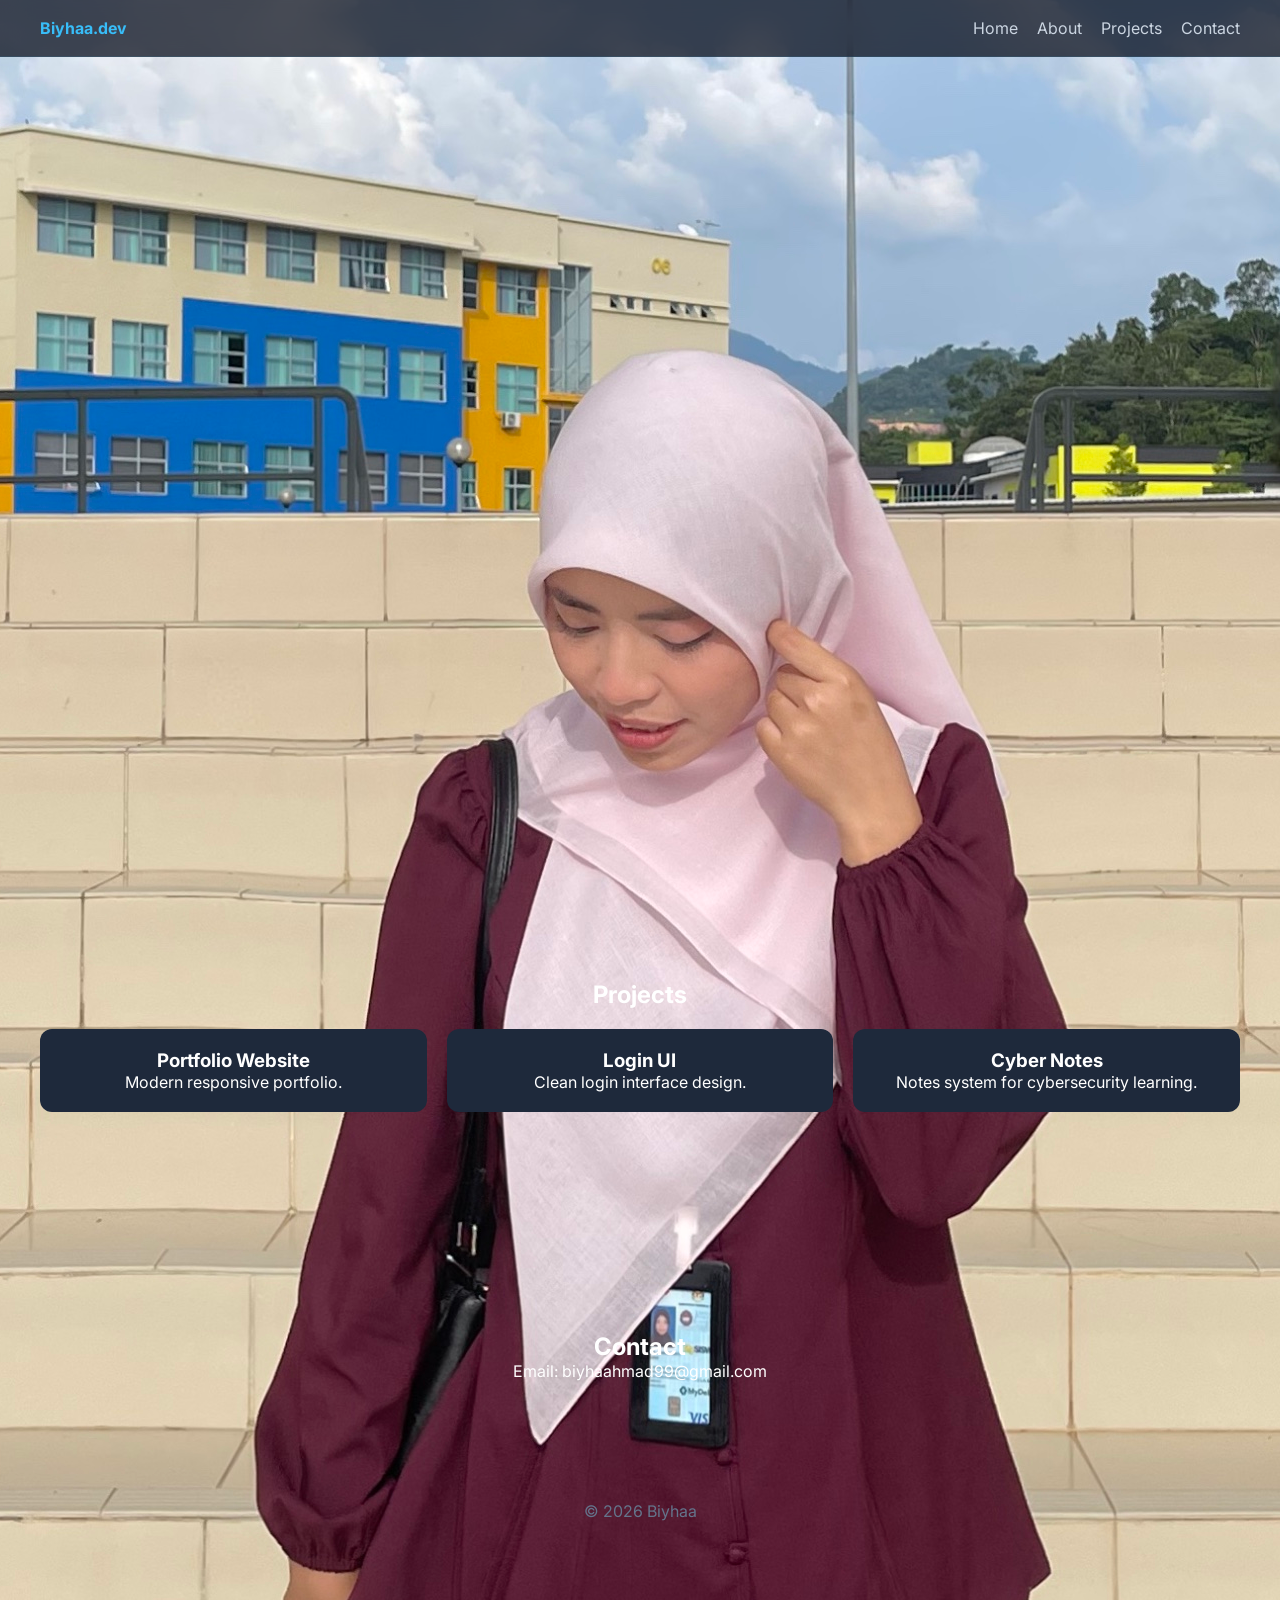
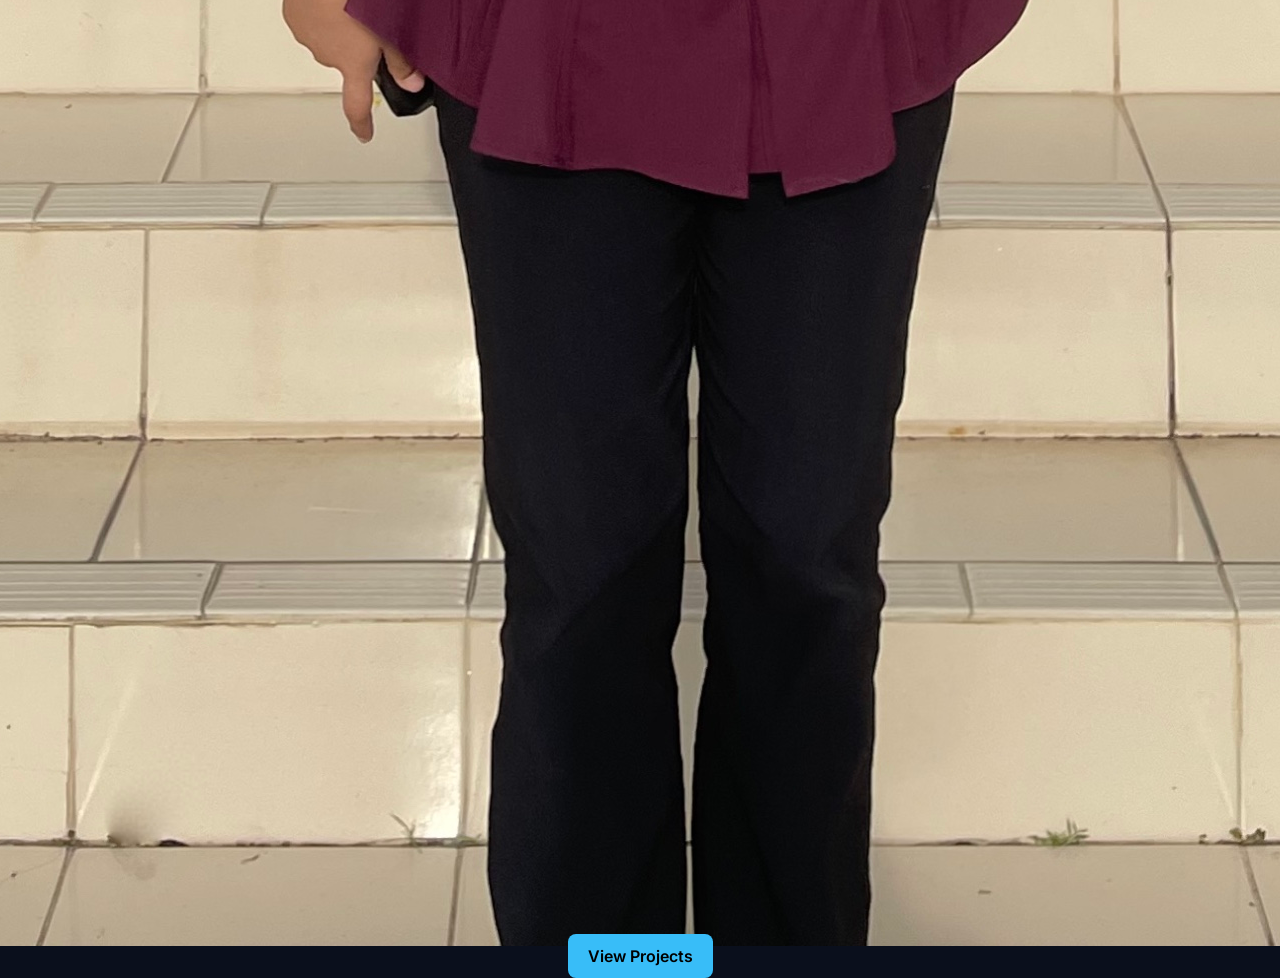
==== index.html @ 5fb0c5d5 "Update index.html" ====
<!DOCTYPE html>
<html lang="en">
<head>
<meta charset="UTF-8">
<meta name="viewport" content="width=device-width, initial-scale=1.0">
<title>Biyhaa | Portfolio</title>

<link rel="stylesheet" href="style.css">
<link href="https://fonts.googleapis.com/css2?family=Inter:wght@300;400;600;700&display=swap" rel="stylesheet">
</head>

<body>

<header class="navbar">
    <div class="logo">Biyhaa.dev</div>
    <nav>
        <a href="index.html">Home</a>
        <a href="about.html">About</a>
        <a href="#projects">Projects</a>
        <a href="#contact">Contact</a>
    </nav>
</header>

<section class="hero" id="home">
    <h1>Hi, I'm Biyhaa 👋</h1>

    <h2 class="typing">I am a <span id="typed"></span></h2>

    <p>IT Student • Cybersecurity Enthusiast • Developer</p>

    <!-- 👇 IMAGE ADDED HERE -->
    <img src="IMG_8706.jpeg" alt="Biyhaa Profile Image" class="profile-img">

    <div class="hero-buttons">
        <a href="#projects" class="btn">View Projects</a>
    </div>
</section>

<section class="section" id="projects">
    <h2>Projects</h2>

    <div class="grid">
        <div class="card">
            <h3>Portfolio Website</h3>
            <p>Modern responsive portfolio.</p>
        </div>

        <div class="card">
            <h3>Login UI</h3>
            <p>Clean login interface design.</p>
        </div>

        <div class="card">
            <h3>Cyber Notes</h3>
            <p>Notes system for cybersecurity learning.</p>
        </div>
    </div>
</section>

<section class="section dark" id="contact">
    <h2>Contact</h2>
    <p>Email: biyhaahmad99@gmail.com</p>
</section>

<footer>
    <p>© 2026 Biyhaa</p>
</footer>

<!-- Typing Effect -->
<script>
const words = ["Developer", "Cybersecurity Learner", "IT Student"];
let i = 0, j = 0, isDeleting = false;

function type() {
    let display = document.getElementById("typed");
    let word = words[i];

    if (!isDeleting) {
        display.textContent = word.substring(0, j++);
        if (j > word.length) {
            isDeleting = true;
            setTimeout(type, 1000);
            return;
        }
    } else {
        display.textContent = word.substring(0, j--);
        if (j === 0) {
            isDeleting = false;
            i = (i + 1) % words.length;
        }
    }

    setTimeout(type, isDeleting ? 60 : 120);
}

type();
</script>

</body>
</html>
---- style.css ----
/* RESET */
* {
    margin: 0;
    padding: 0;
    box-sizing: border-box;
    font-family: "Inter", sans-serif;
}

html {
    scroll-behavior: smooth;
}

body {
    background: #0a0f1c;
    color: white;
    padding-top: 70px;
}

/* NAV */
.navbar {
    position: fixed;
    top: 0;
    width: 100%;
    display: flex;
    justify-content: space-between;
    padding: 18px 40px;
    background: rgba(10, 15, 28, 0.8);
    backdrop-filter: blur(12px);
}

.logo {
    color: #38bdf8;
    font-weight: 700;
}

nav a {
    margin-left: 15px;
    color: #cbd5e1;
    text-decoration: none;
}

nav a:hover {
    color: #38bdf8;
}

/* HERO */
.hero {
    height: 90vh;
    display: flex;
    flex-direction: column;
    justify-content: center;
    align-items: center;
    text-align: center;
}

.hero h1 {
    font-size: 50px;
}

.typing {
    color: #38bdf8;
    margin: 10px 0;
}

/* BUTTON */
.btn {
    padding: 12px 20px;
    background: #38bdf8;
    color: black;
    border-radius: 8px;
    text-decoration: none;
    font-weight: 600;
}

/* SECTIONS */
.section {
    padding: 80px 20px;
    text-align: center;
}

.section.dark {
    background: #111827;
}

/* GRID */
.grid {
    display: grid;
    grid-template-columns: repeat(auto-fit, minmax(250px, 1fr));
    gap: 20px;
    padding: 20px;
}

/* CARDS */
.card {
    background: #1e293b;
    padding: 20px;
    border-radius: 12px;
    transition: 0.3s;
}

.card:hover {
    transform: translateY(-8px);
}

/* PROFILE */
.profile-container {
    margin: 20px 0;
}

.profile-pic {
    width: 160px;
    height: 160px;
    border-radius: 50%;
    object-fit: cover;
    border: 3px solid #38bdf8;
    box-shadow: 0 0 20px rgba(56,189,248,0.4);
}

/* TEXT */
.text {
    max-width: 600px;
    margin: auto;
    color: #cbd5e1;
}

/* FOOTER */
footer {
    text-align: center;
    padding: 20px;
    background: #0b1220;
    color: #64748b;
}

.form-card {
    max-width: 500px;
    margin: auto;
    display: flex;
    flex-direction: column;
    gap: 12px;
}

.form-card input,
.form-card textarea {
    padding: 12px;
    border-radius: 8px;
    border: none;
    outline: none;
    background: #0f172a;
    color: white;
    border: 1px solid #334155;
}

.form-card input:focus,
.form-card textarea:focus {
    border-color: #38bdf8;
}

.card-link {
    display: inline-block;
    margin-top: 10px;
    color: #38bdf8;
    text-decoration: none;
    font-weight: 600;
}

.card-link:hover {
    text-decoration: underline;
}

/* ===== ELITE UPGRADES ===== */

/* SMOOTHER CARD ANIMATION */
.card {
    background: #1e293b;
    padding: 20px;
    border-radius: 12px;
    transition: all 0.3s ease;
}

.card:hover {
    transform: translateY(-10px);
    box-shadow: 0 12px 30px rgba(56,189,248,0.18);
}

/* BUTTON UPGRADE */
.btn {
    padding: 12px 20px;
    background: #38bdf8;
    color: black;
    border-radius: 8px;
    text-decoration: none;
    font-weight: 600;
    transition: 0.3s ease;
}

.btn:hover {
    transform: scale(1.05);
    background: #0ea5e9;
}

/* NAVBAR PREMIUM LOOK */
.navbar {
    position: fixed;
    top: 0;
    width: 100%;
    display: flex;
    justify-content: space-between;
    padding: 18px 40px;
    background: rgba(10, 15, 28, 0.75);
    backdrop-filter: blur(15px);
    border-bottom: 1px solid rgba(56,189,248,0.1);
    z-index: 1000;
}

/* SECTION SMOOTHER LOOK */
.section {
    padding: 100px 20px;
    text-align: center;
}

/* DARK SECTION GRADIENT */
.section.dark {
    background: linear-gradient(180deg, #111827, #0a0f1c);
}

/* PROFILE IMAGE UPGRADE */
.profile-pic {
    width: 170px;
    height: 170px;
    border-radius: 50%;
    object-fit: cover;
    border: 3px solid #38bdf8;
    box-shadow: 0 0 25px rgba(56,189,248,0.4);
    transition: 0.3s ease;
}

.profile-pic:hover {
    transform: scale(1.08);
    box-shadow: 0 0 40px rgba(56,189,248,0.6);
}

/* FADE IN ANIMATION */
.section {
    animation: fadeUp 0.8s ease;
}

@keyframes fadeUp {
    from {
        opacity: 0;
        transform: translateY(30px);
    }
    to {
        opacity: 1;
        transform: translateY(0);
    }
}
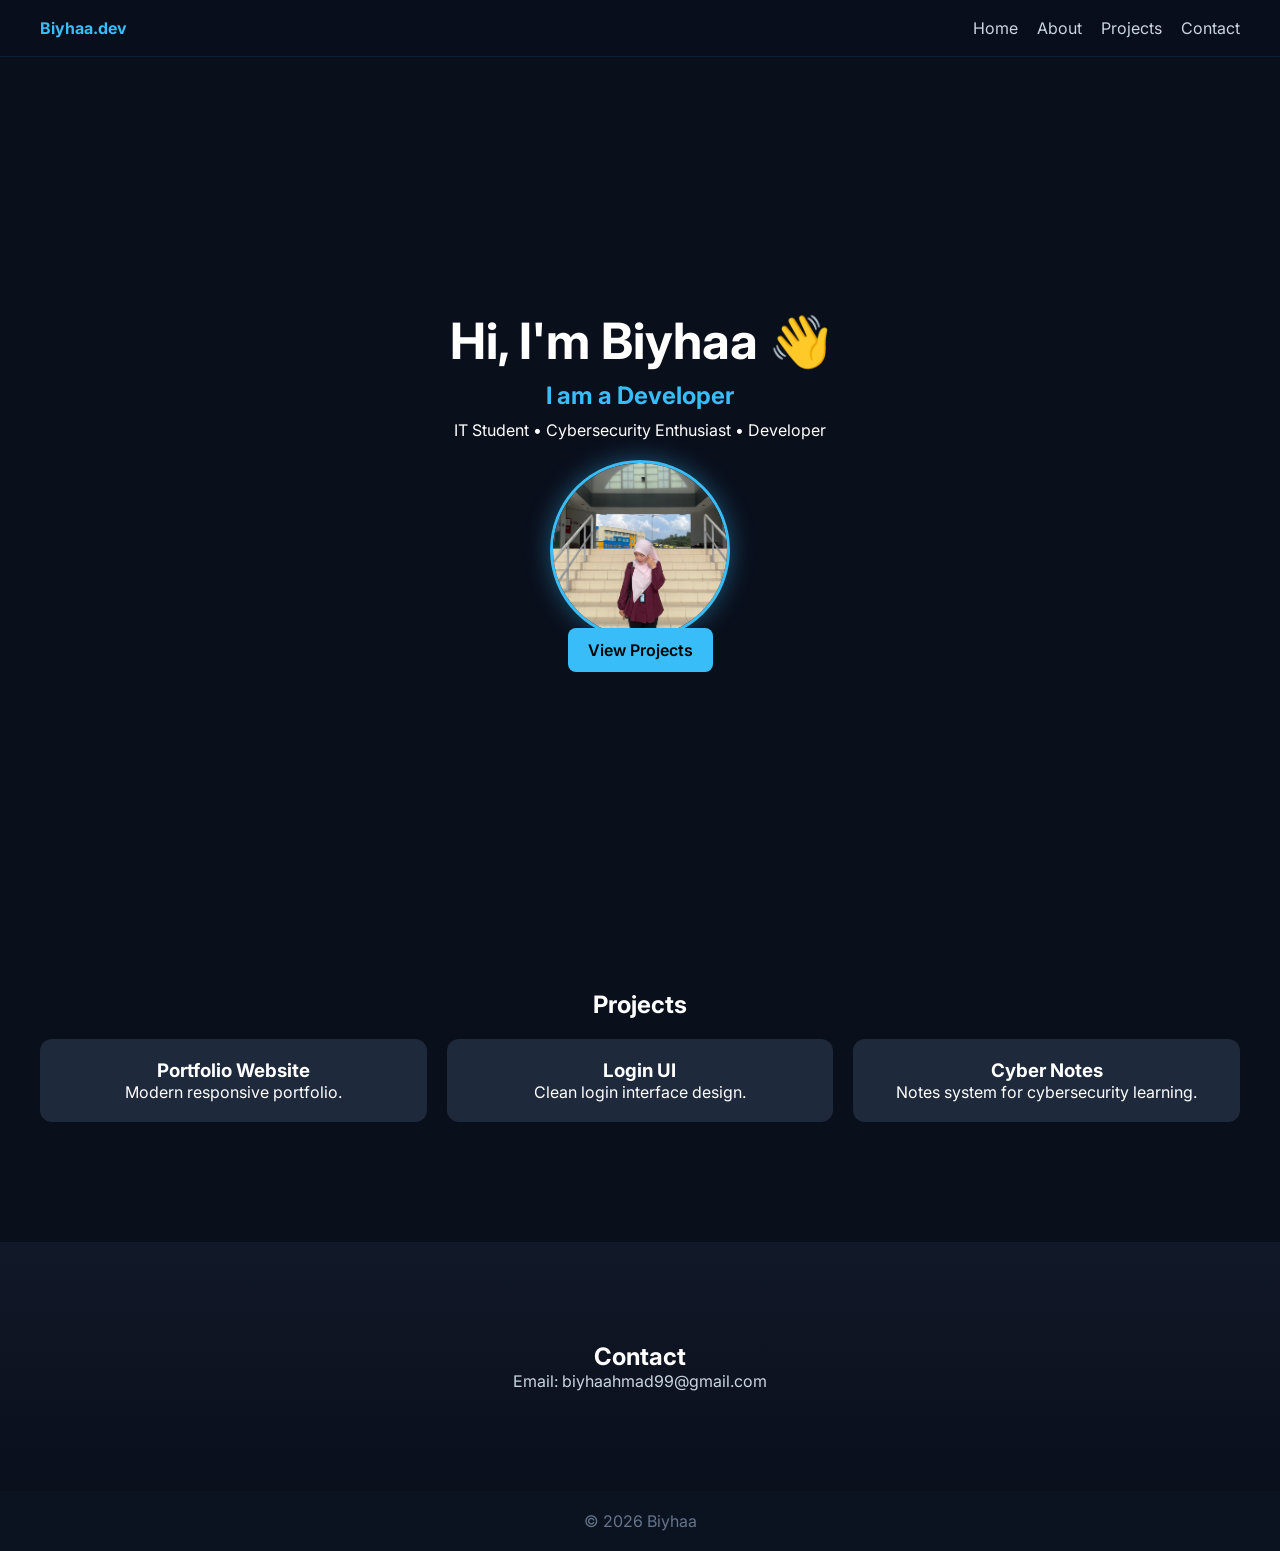
==== commit 2e9afb1c: "Update index.html" ====
--- a/index.html
+++ b/index.html
@@ -14,10 +14,10 @@
 <header class="navbar">
     <div class="logo">Biyhaa.dev</div>
     <nav>
-        <a href="index.html">Home</a>
-        <a href="about.html">About</a>
-        <a href="#projects">Projects</a>
-        <a href="#contact">Contact</a>
+        <a class="nav-link" href="index.html">Home</a>
+        <a class="nav-link" href="about.html">About</a>
+        <a class="nav-link" href="projects.html">Projects</a>
+        <a class="nav-link" href="contact.html">Contact</a>
     </nav>
 </header>
 
--- a/style.css
+++ b/style.css
@@ -13,10 +13,10 @@
 body {
     background: #0a0f1c;
     color: white;
-    padding-top: 70px;
+    padding-top: 80px;
 }
 
-/* NAV */
+/* NAVBAR */
 .navbar {
     position: fixed;
     top: 0;
@@ -24,8 +24,10 @@
     display: flex;
     justify-content: space-between;
     padding: 18px 40px;
-    background: rgba(10, 15, 28, 0.8);
-    backdrop-filter: blur(12px);
+    background: rgba(10, 15, 28, 0.75);
+    backdrop-filter: blur(15px);
+    border-bottom: 1px solid rgba(56,189,248,0.1);
+    z-index: 1000;
 }
 
 .logo {
@@ -70,16 +72,23 @@
     border-radius: 8px;
     text-decoration: none;
     font-weight: 600;
+    transition: 0.3s ease;
+}
+
+.btn:hover {
+    transform: scale(1.05);
+    background: #0ea5e9;
 }
 
 /* SECTIONS */
 .section {
-    padding: 80px 20px;
+    padding: 100px 20px;
     text-align: center;
+    animation: fadeUp 0.8s ease;
 }
 
 .section.dark {
-    background: #111827;
+    background: linear-gradient(180deg, #111827, #0a0f1c);
 }
 
 /* GRID */
@@ -95,31 +104,33 @@
     background: #1e293b;
     padding: 20px;
     border-radius: 12px;
-    transition: 0.3s;
+    transition: all 0.3s ease;
 }
 
 .card:hover {
-    transform: translateY(-8px);
+    transform: translateY(-10px);
+    box-shadow: 0 12px 30px rgba(56,189,248,0.18);
 }
 
-/* PROFILE */
-.profile-container {
-    margin: 20px 0;
+/* PROFILE IMAGE */
+.profile-img {
+    width: 180px;
+    height: 180px;
+    border-radius: 50%;
+    object-fit: cover;
+    margin-top: 20px;
+    border: 3px solid #38bdf8;
+    box-shadow: 0 0 25px rgba(56,189,248,0.4);
+    transition: 0.3s ease;
 }
 
-.profile-pic {
-    width: 160px;
-    height: 160px;
-    border-radius: 50%;
-    object-fit: cover;
-    border: 3px solid #38bdf8;
-    box-shadow: 0 0 20px rgba(56,189,248,0.4);
+.profile-img:hover {
+    transform: scale(1.08);
+    box-shadow: 0 0 40px rgba(56,189,248,0.6);
 }
 
-/* TEXT */
-.text {
-    max-width: 600px;
-    margin: auto;
+/* CONTACT TEXT */
+#contact p {
     color: #cbd5e1;
 }
 
@@ -131,119 +142,7 @@
     color: #64748b;
 }
 
-.form-card {
-    max-width: 500px;
-    margin: auto;
-    display: flex;
-    flex-direction: column;
-    gap: 12px;
-}
-
-.form-card input,
-.form-card textarea {
-    padding: 12px;
-    border-radius: 8px;
-    border: none;
-    outline: none;
-    background: #0f172a;
-    color: white;
-    border: 1px solid #334155;
-}
-
-.form-card input:focus,
-.form-card textarea:focus {
-    border-color: #38bdf8;
-}
-
-.card-link {
-    display: inline-block;
-    margin-top: 10px;
-    color: #38bdf8;
-    text-decoration: none;
-    font-weight: 600;
-}
-
-.card-link:hover {
-    text-decoration: underline;
-}
-
-/* ===== ELITE UPGRADES ===== */
-
-/* SMOOTHER CARD ANIMATION */
-.card {
-    background: #1e293b;
-    padding: 20px;
-    border-radius: 12px;
-    transition: all 0.3s ease;
-}
-
-.card:hover {
-    transform: translateY(-10px);
-    box-shadow: 0 12px 30px rgba(56,189,248,0.18);
-}
-
-/* BUTTON UPGRADE */
-.btn {
-    padding: 12px 20px;
-    background: #38bdf8;
-    color: black;
-    border-radius: 8px;
-    text-decoration: none;
-    font-weight: 600;
-    transition: 0.3s ease;
-}
-
-.btn:hover {
-    transform: scale(1.05);
-    background: #0ea5e9;
-}
-
-/* NAVBAR PREMIUM LOOK */
-.navbar {
-    position: fixed;
-    top: 0;
-    width: 100%;
-    display: flex;
-    justify-content: space-between;
-    padding: 18px 40px;
-    background: rgba(10, 15, 28, 0.75);
-    backdrop-filter: blur(15px);
-    border-bottom: 1px solid rgba(56,189,248,0.1);
-    z-index: 1000;
-}
-
-/* SECTION SMOOTHER LOOK */
-.section {
-    padding: 100px 20px;
-    text-align: center;
-}
-
-/* DARK SECTION GRADIENT */
-.section.dark {
-    background: linear-gradient(180deg, #111827, #0a0f1c);
-}
-
-/* PROFILE IMAGE UPGRADE */
-.profile-pic {
-    width: 170px;
-    height: 170px;
-    border-radius: 50%;
-    object-fit: cover;
-    border: 3px solid #38bdf8;
-    box-shadow: 0 0 25px rgba(56,189,248,0.4);
-    transition: 0.3s ease;
-}
-
-.profile-pic:hover {
-    transform: scale(1.08);
-    box-shadow: 0 0 40px rgba(56,189,248,0.6);
-}
-
-/* FADE IN ANIMATION */
-.section {
-    animation: fadeUp 0.8s ease;
-}
-
+/* FADE ANIMATION */
 @keyframes fadeUp {
     from {
         opacity: 0;
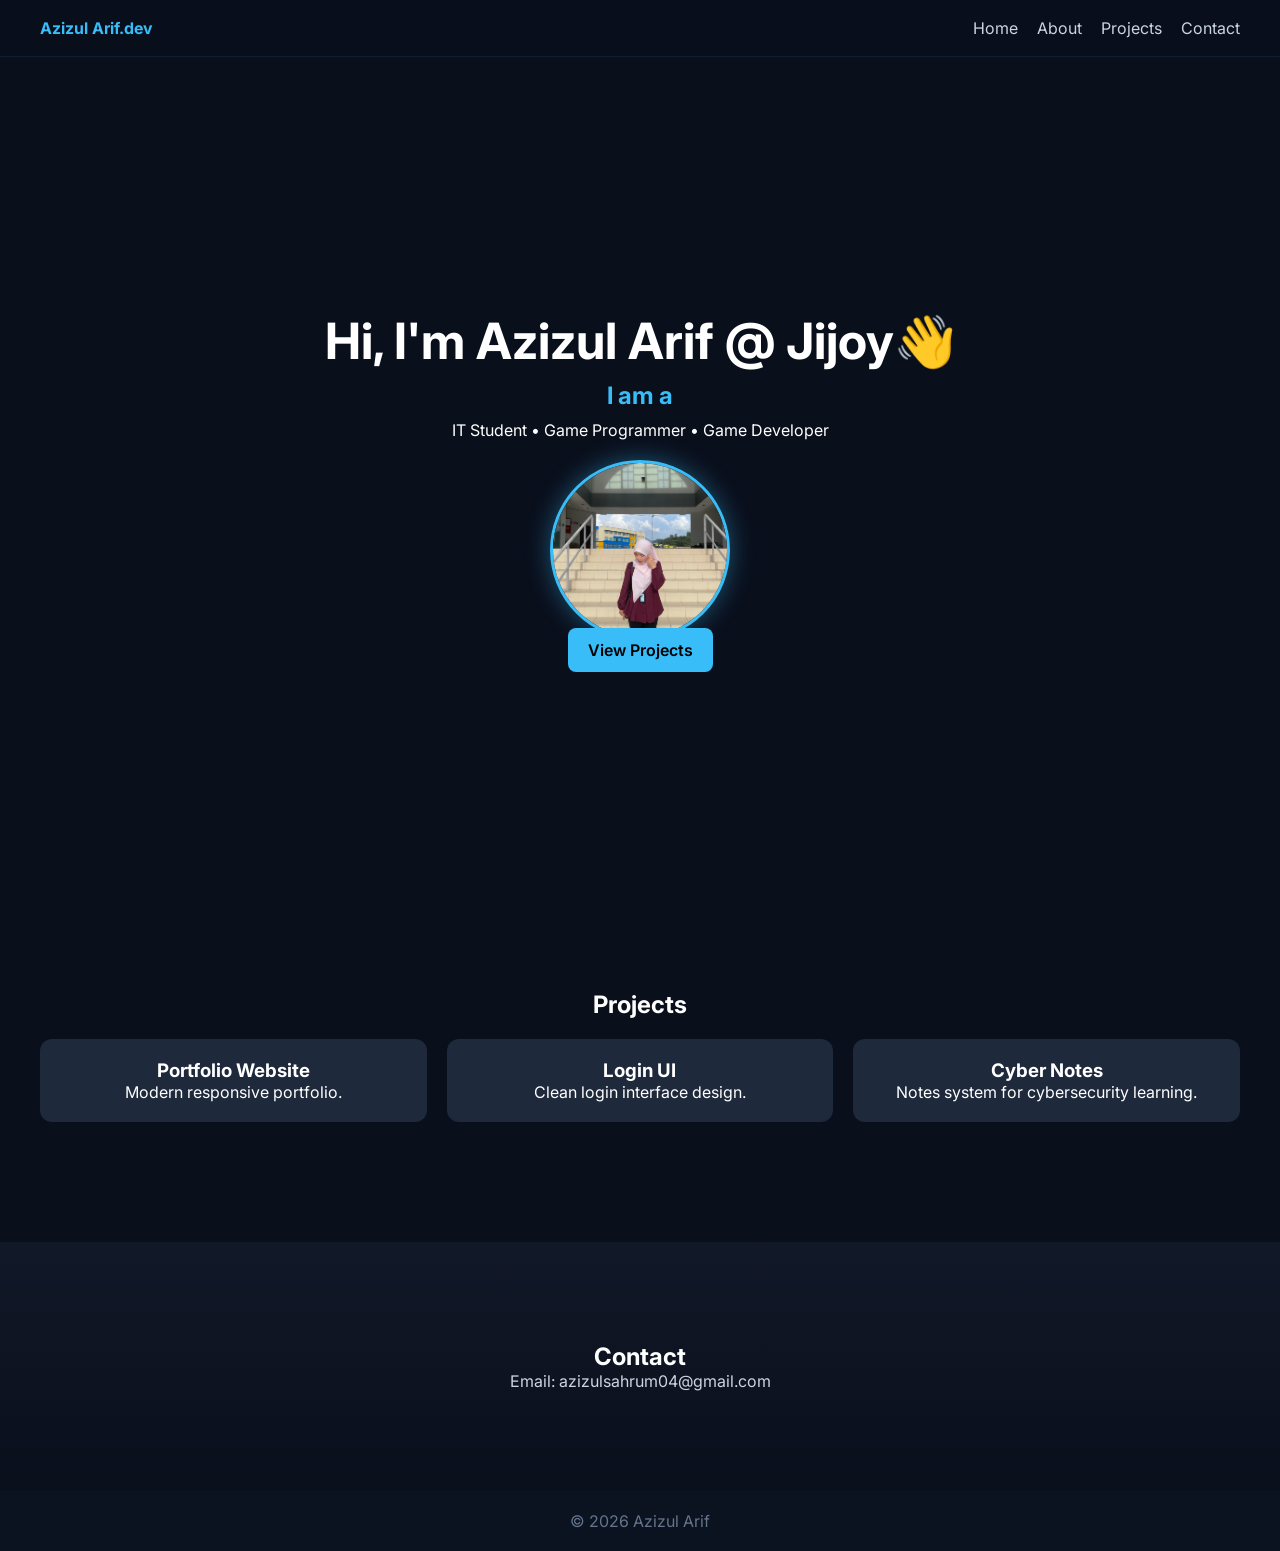
==== commit f6fe40db: "Update index.html" ====
--- a/index.html
+++ b/index.html
@@ -12,7 +12,7 @@
 <body>
 
 <header class="navbar">
-    <div class="logo">Biyhaa.dev</div>
+    <div class="logo">Azizul Arif.dev</div>
     <nav>
         <a class="nav-link" href="index.html">Home</a>
         <a class="nav-link" href="about.html">About</a>
@@ -22,11 +22,11 @@
 </header>
 
 <section class="hero" id="home">
-    <h1>Hi, I'm Biyhaa 👋</h1>
+    <h1>Hi, I'm Azizul Arif @ Jijoy👋</h1>
 
     <h2 class="typing">I am a <span id="typed"></span></h2>
 
-    <p>IT Student • Cybersecurity Enthusiast • Developer</p>
+    <p>IT Student • Game Programmer • Game Developer</p>
 
     <!-- 👇 IMAGE ADDED HERE -->
     <img src="IMG_8706.jpeg" alt="Biyhaa Profile Image" class="profile-img">
@@ -59,11 +59,11 @@
 
 <section class="section dark" id="contact">
     <h2>Contact</h2>
-    <p>Email: biyhaahmad99@gmail.com</p>
+    <p>Email: azizulsahrum04@gmail.com</p>
 </section>
 
 <footer>
-    <p>© 2026 Biyhaa</p>
+    <p>© 2026 Azizul Arif</p>
 </footer>
 
 <!-- Typing Effect -->
@@ -94,6 +94,21 @@
 }
 
 type();
+<footer>
+    <p>© 2026 Biyhaa</p>
+</footer>
+
+<script>
+const links = document.querySelectorAll(".nav-link");
+const currentPage = window.location.pathname.split("/").pop();
+
+links.forEach(link => {
+    const href = link.getAttribute("href");
+
+    if (href === currentPage) {
+        link.classList.add("active");
+    }
+});
 </script>
 
 </body>
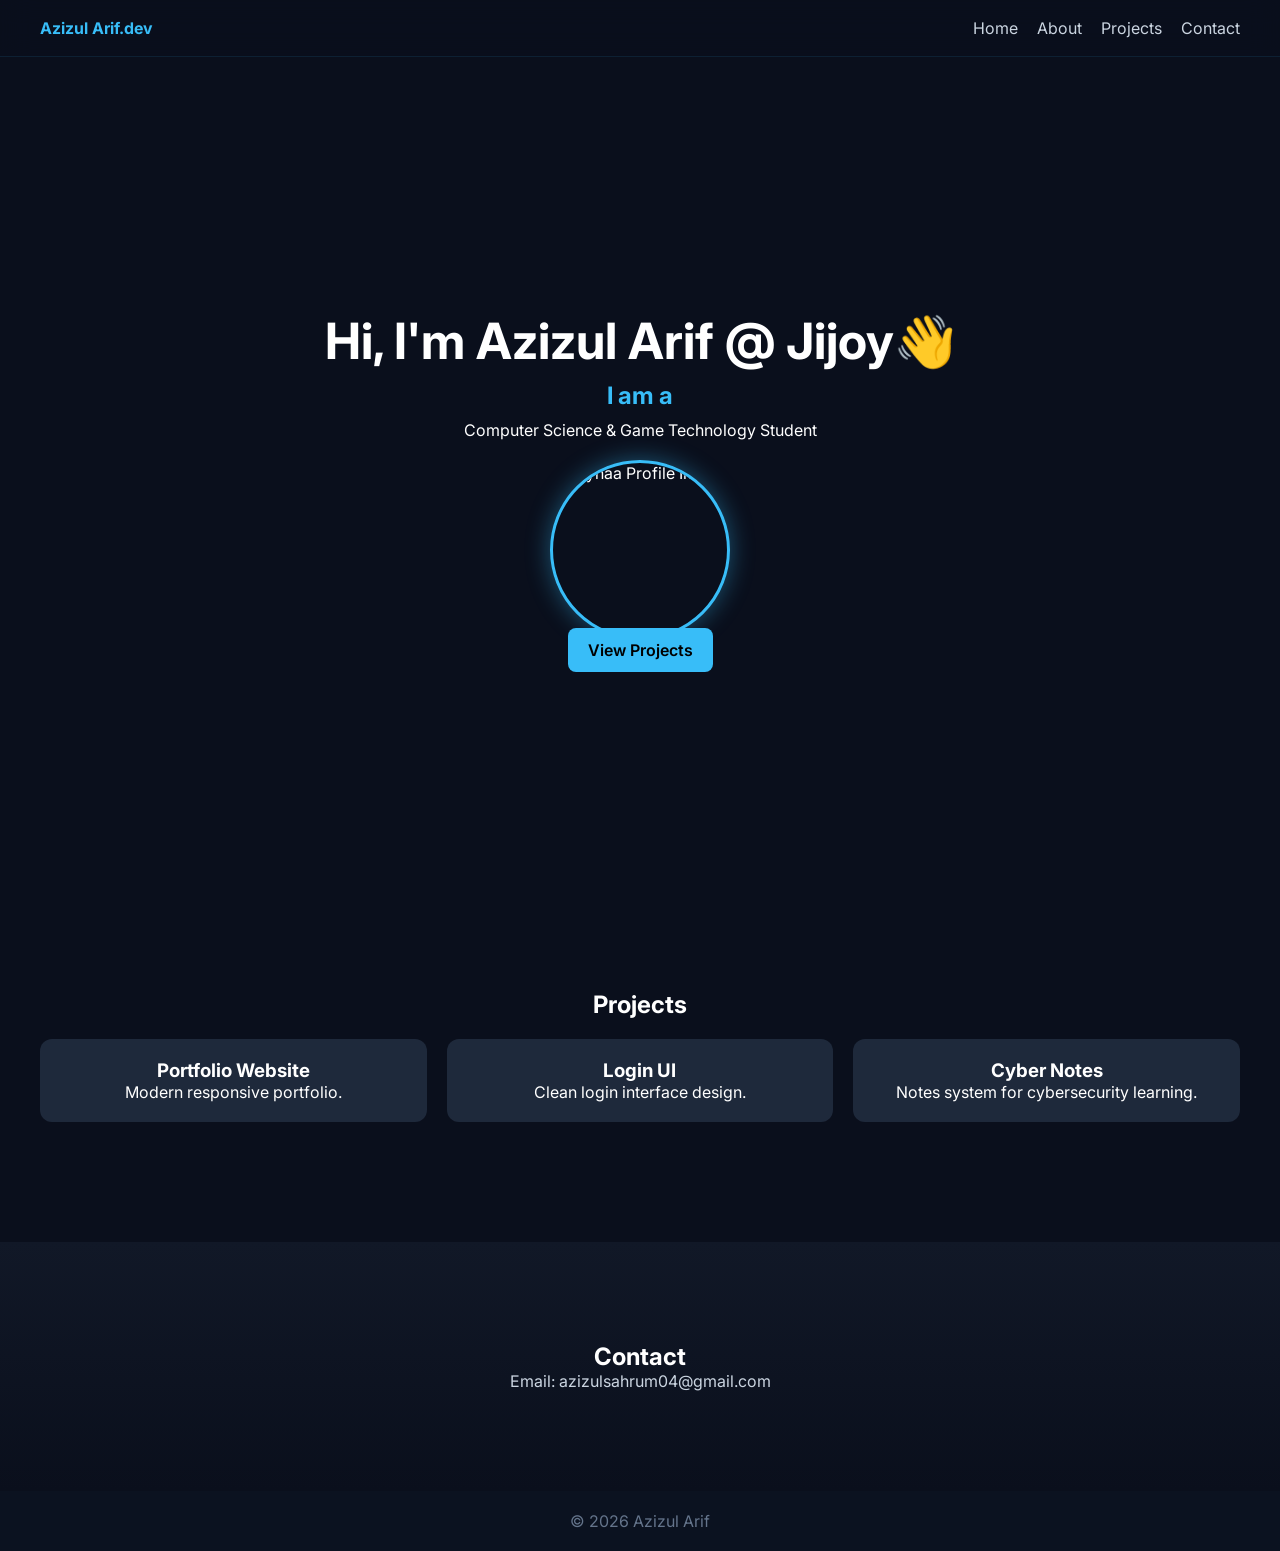
==== commit 735de943: "Update index.html" ====
--- a/index.html
+++ b/index.html
@@ -3,7 +3,7 @@
 <head>
 <meta charset="UTF-8">
 <meta name="viewport" content="width=device-width, initial-scale=1.0">
-<title>Biyhaa | Portfolio</title>
+<title>Azizul Arif | Portfolio</title>
 
 <link rel="stylesheet" href="style.css">
 <link href="https://fonts.googleapis.com/css2?family=Inter:wght@300;400;600;700&display=swap" rel="stylesheet">
@@ -26,7 +26,7 @@
 
     <h2 class="typing">I am a <span id="typed"></span></h2>
 
-    <p>IT Student • Game Programmer • Game Developer</p>
+    <p>Computer Science & Game Technology Student</p>
 
     <!-- 👇 IMAGE ADDED HERE -->
     <img src="IMG_8706.jpeg" alt="Biyhaa Profile Image" class="profile-img">
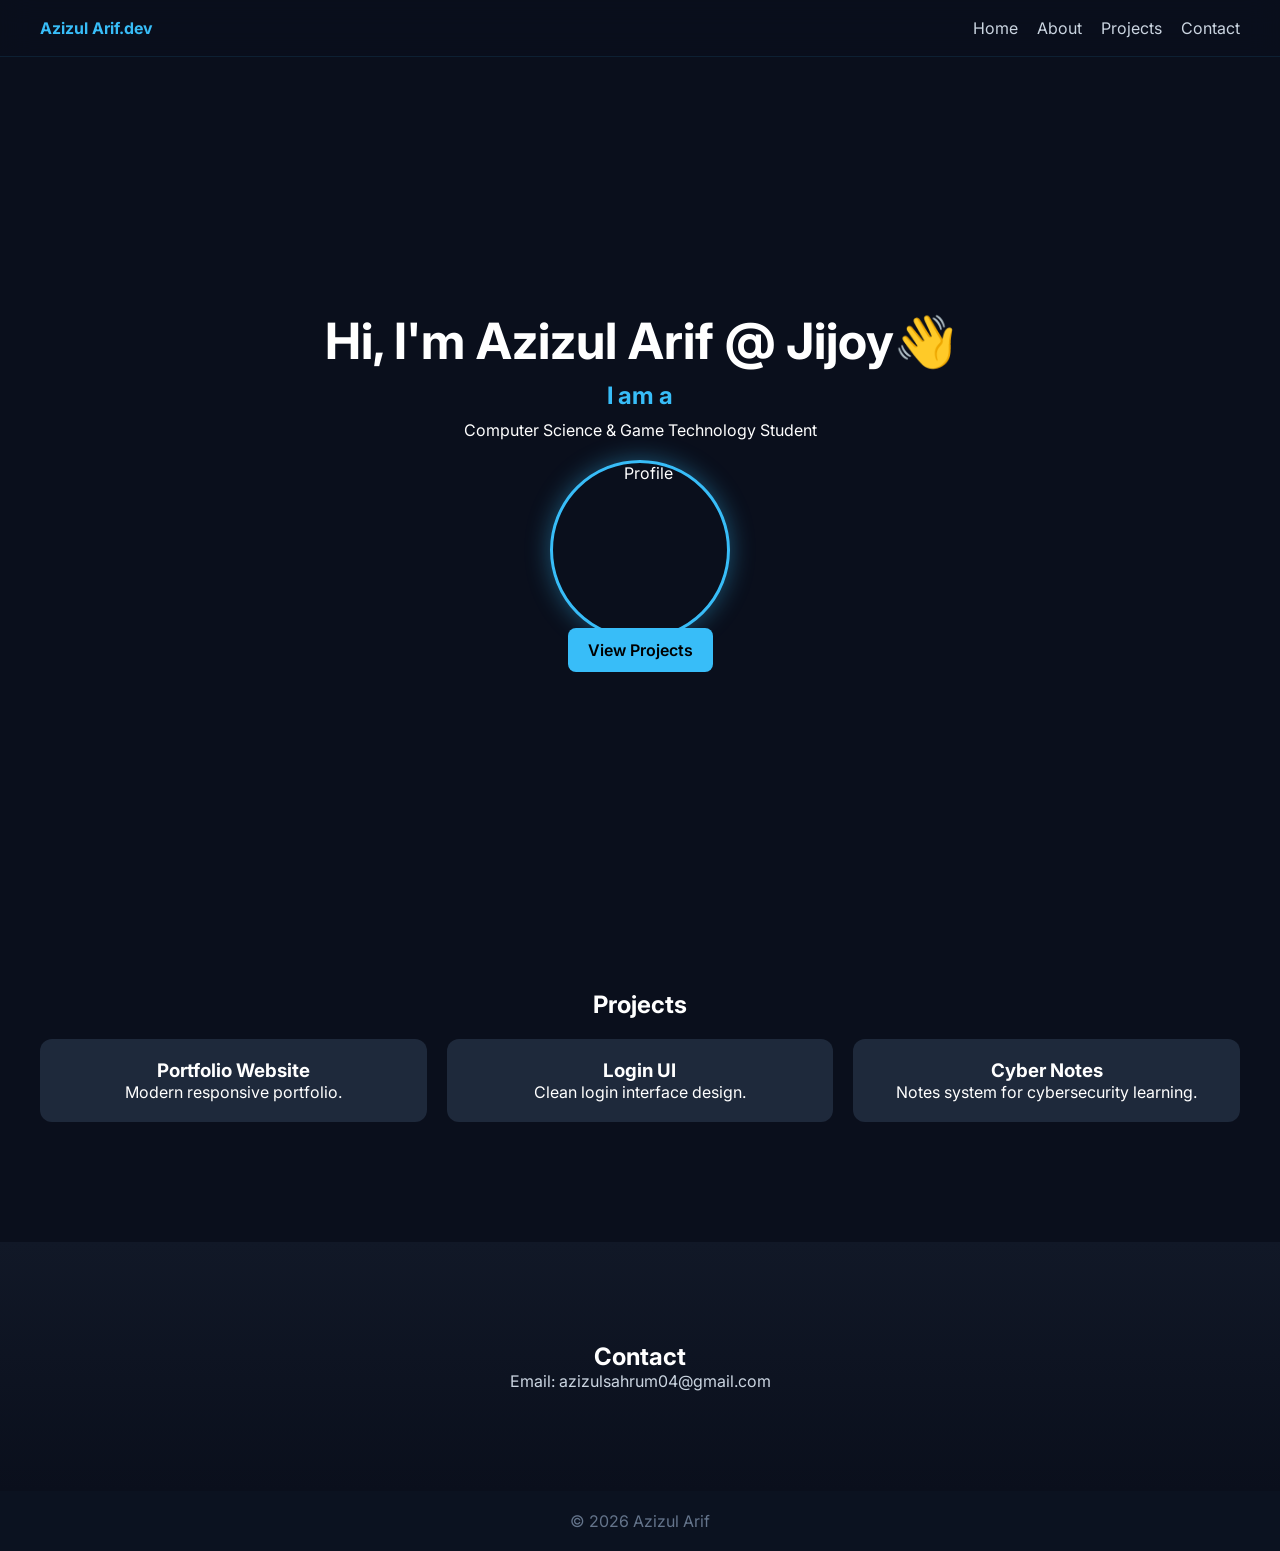
==== commit 40c05949: "Update index.html" ====
--- a/index.html
+++ b/index.html
@@ -29,7 +29,7 @@
     <p>Computer Science & Game Technology Student</p>
 
     <!-- 👇 IMAGE ADDED HERE -->
-    <img src="IMG_8706.jpeg" alt="Biyhaa Profile Image" class="profile-img">
+    <img src="IMG_8706.jpeg" class="profile-img" alt="Profile">
 
     <div class="hero-buttons">
         <a href="#projects" class="btn">View Projects</a>
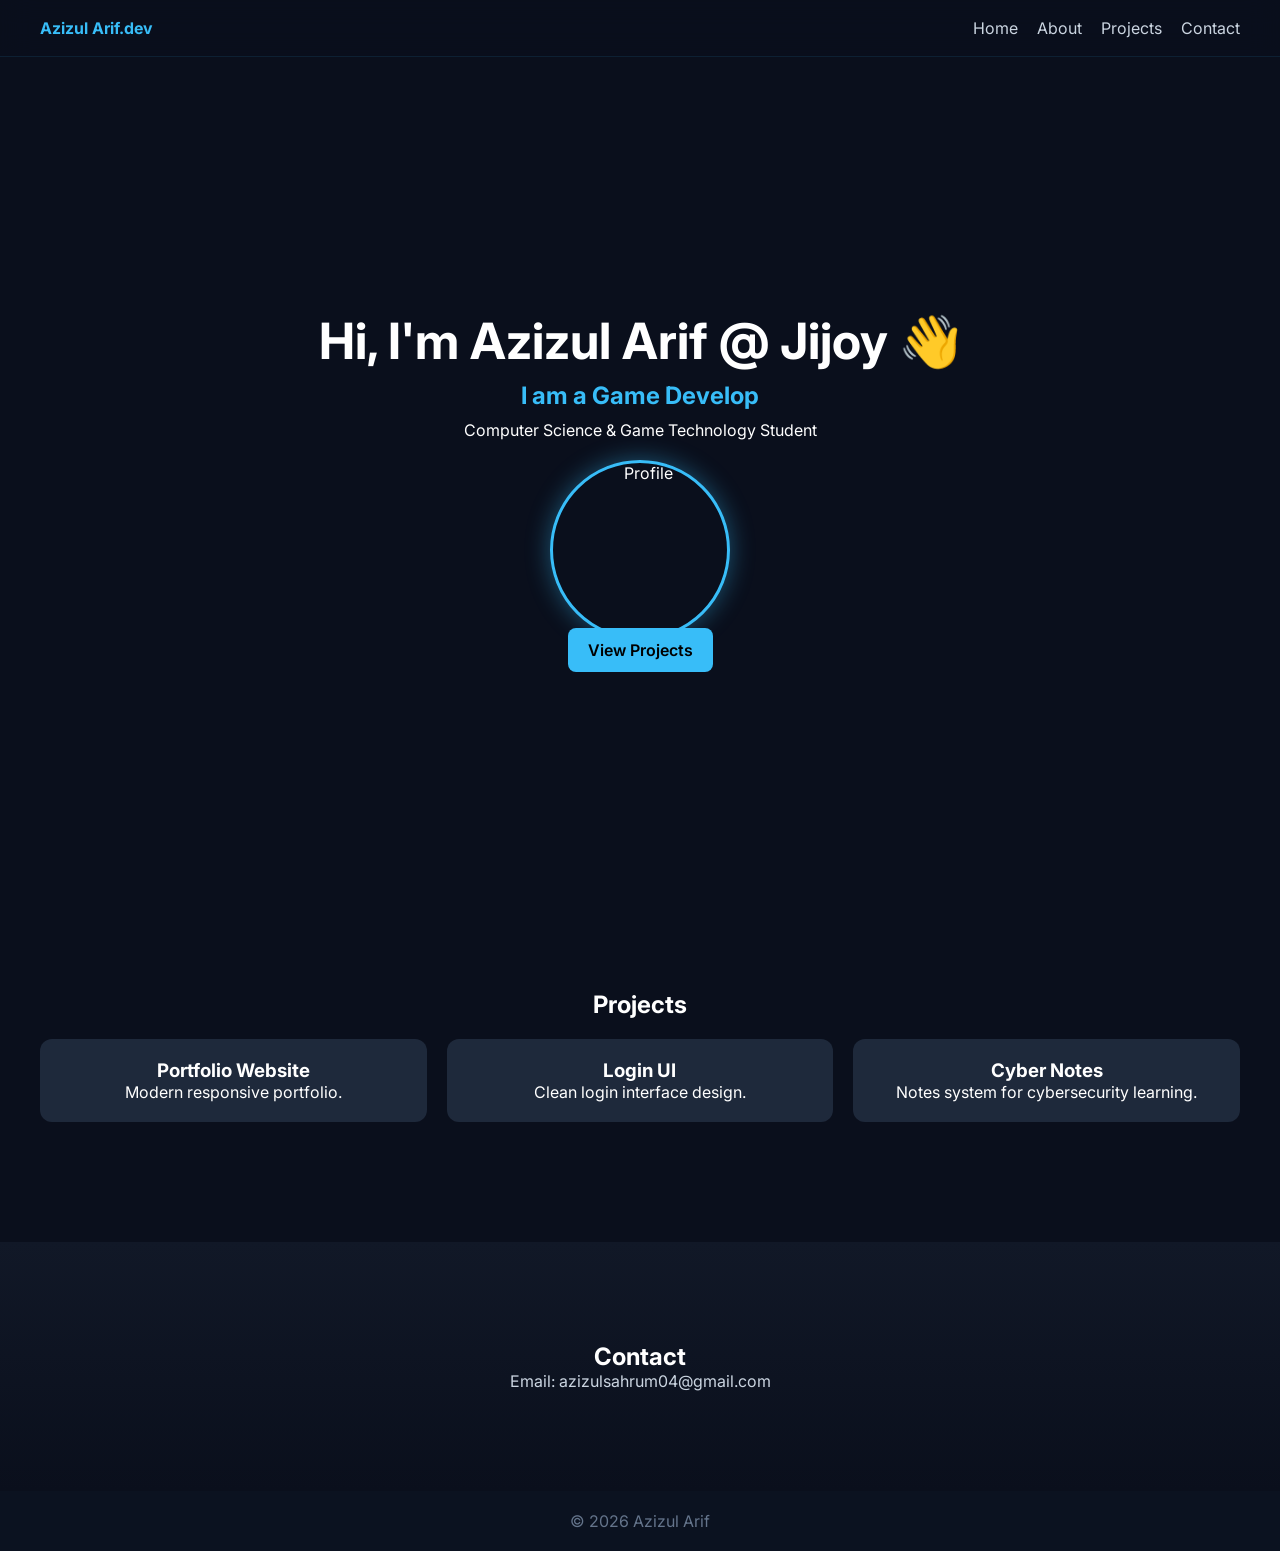
==== commit eb9a8f07: "Update index.html" ====
--- a/index.html
+++ b/index.html
@@ -21,21 +21,23 @@
     </nav>
 </header>
 
+<!-- HERO -->
 <section class="hero" id="home">
-    <h1>Hi, I'm Azizul Arif @ Jijoy👋</h1>
+    <h1>Hi, I'm Azizul Arif @ Jijoy 👋</h1>
 
     <h2 class="typing">I am a <span id="typed"></span></h2>
 
     <p>Computer Science & Game Technology Student</p>
 
-    <!-- 👇 IMAGE ADDED HERE -->
-    <img src="IMG_8706.jpeg" class="profile-img" alt="Profile">
+    <!-- PROFILE IMAGE (UPDATED - NEW FILE) -->
+    <img src="336d7996-d282-4a2a-9e5e-6ca4b7f17e5b.jpeg" class="profile-img" alt="Profile">
 
     <div class="hero-buttons">
         <a href="#projects" class="btn">View Projects</a>
     </div>
 </section>
 
+<!-- PROJECTS -->
 <section class="section" id="projects">
     <h2>Projects</h2>
 
@@ -57,6 +59,7 @@
     </div>
 </section>
 
+<!-- CONTACT -->
 <section class="section dark" id="contact">
     <h2>Contact</h2>
     <p>Email: azizulsahrum04@gmail.com</p>
@@ -66,9 +69,9 @@
     <p>© 2026 Azizul Arif</p>
 </footer>
 
-<!-- Typing Effect -->
+<!-- TYPING EFFECT -->
 <script>
-const words = ["Developer", "Cybersecurity Learner", "IT Student"];
+const words = ["Game Developer", "3D Artist", "Programmer"];
 let i = 0, j = 0, isDeleting = false;
 
 function type() {
@@ -94,10 +97,9 @@
 }
 
 type();
-<footer>
-    <p>© 2026 Biyhaa</p>
-</footer>
+</script>
 
+<!-- ACTIVE NAV SCRIPT -->
 <script>
 const links = document.querySelectorAll(".nav-link");
 const currentPage = window.location.pathname.split("/").pop();
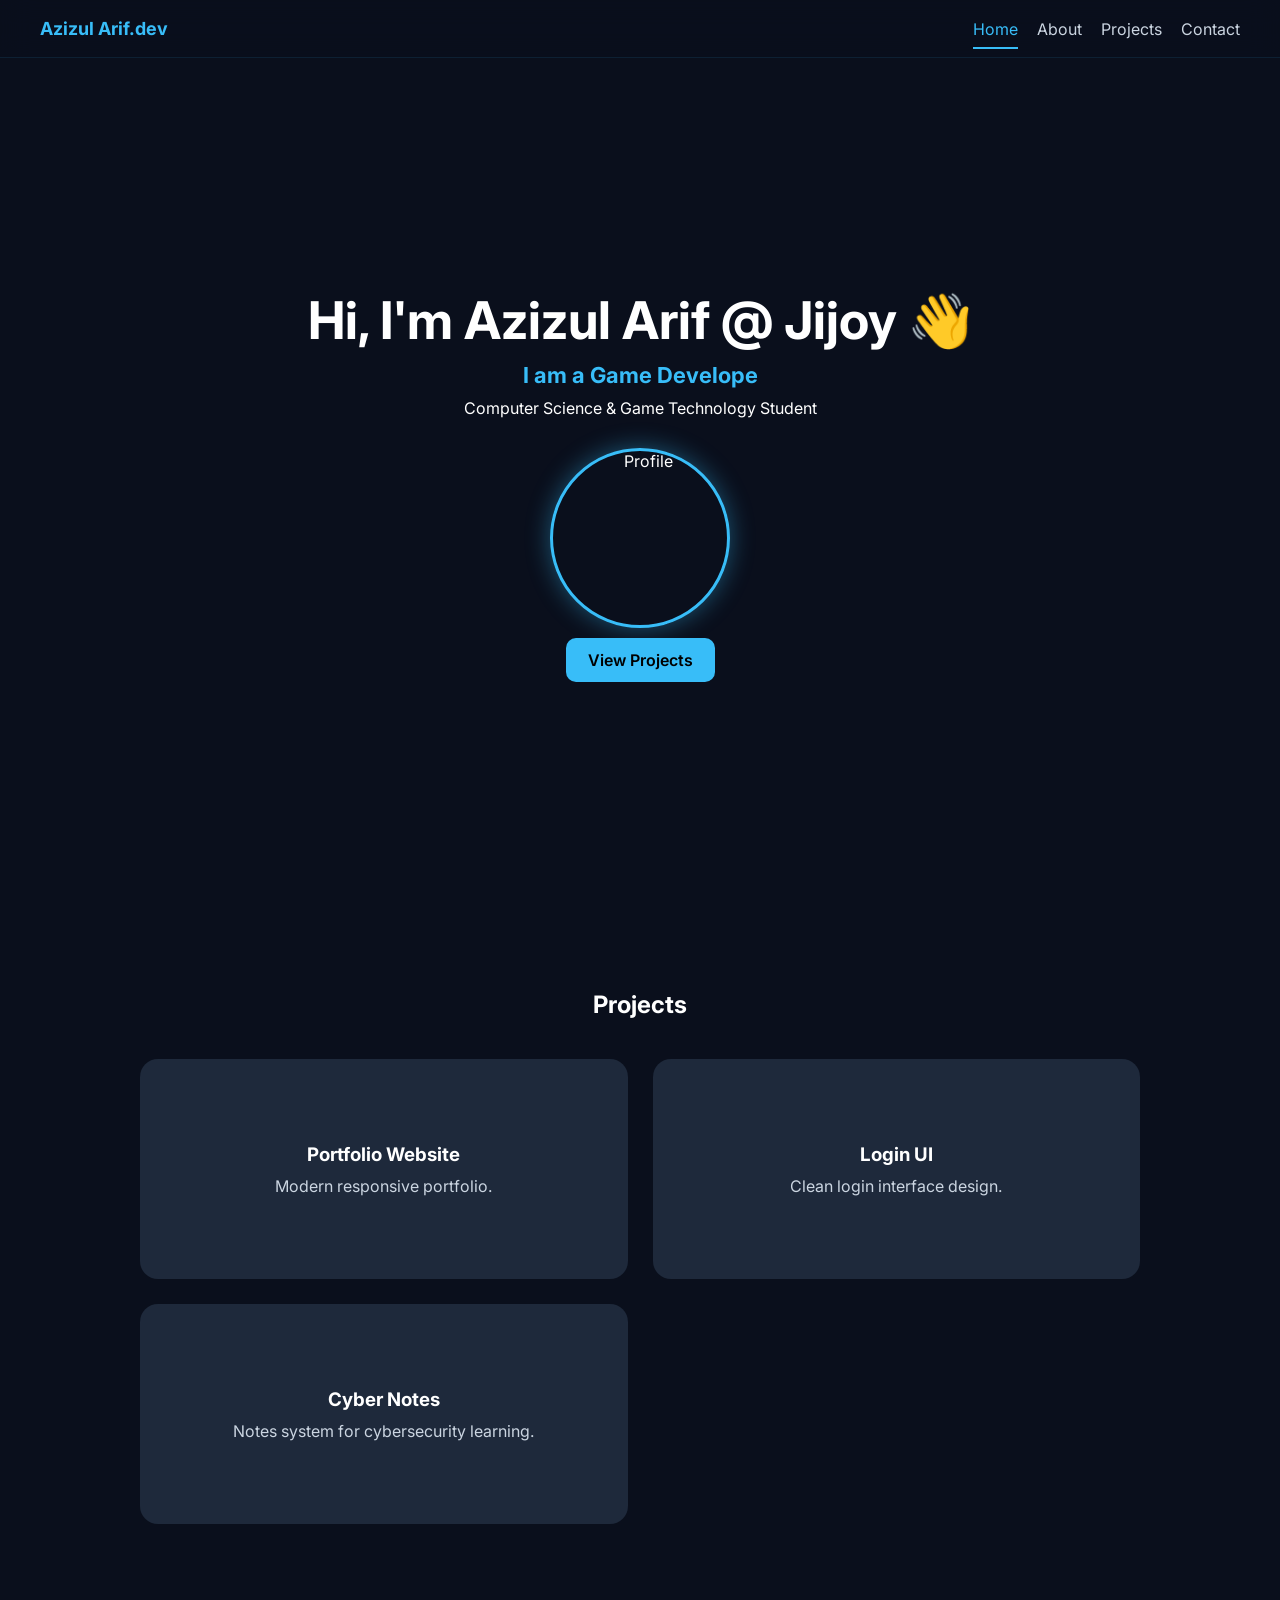
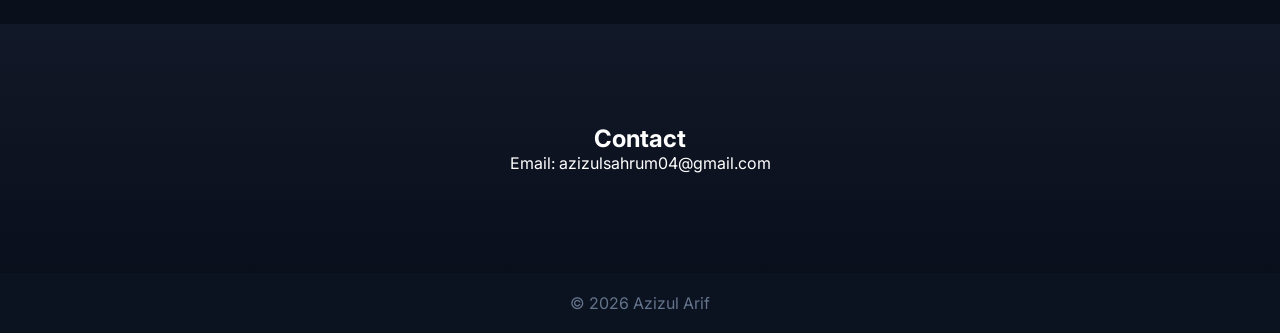
==== commit 98ce0c68: "Update index.html" ====
--- a/index.html
+++ b/index.html
@@ -41,18 +41,18 @@
 <section class="section" id="projects">
     <h2>Projects</h2>
 
-    <div class="grid">
-        <div class="card">
+    <div class="education-grid">
+        <div class="education-card">
             <h3>Portfolio Website</h3>
             <p>Modern responsive portfolio.</p>
         </div>
 
-        <div class="card">
+        <div class="education-card">
             <h3>Login UI</h3>
             <p>Clean login interface design.</p>
         </div>
 
-        <div class="card">
+        <div class="education-card">
             <h3>Cyber Notes</h3>
             <p>Notes system for cybersecurity learning.</p>
         </div>
--- a/style.css
+++ b/style.css
@@ -1,4 +1,6 @@
-/* RESET */
+/* =======================
+   BASE RESET
+======================= */
 * {
     margin: 0;
     padding: 0;
@@ -16,13 +18,16 @@
     padding-top: 80px;
 }
 
-/* NAVBAR */
+/* =======================
+   NAVBAR
+======================= */
 .navbar {
     position: fixed;
     top: 0;
     width: 100%;
     display: flex;
     justify-content: space-between;
+    align-items: center;
     padding: 18px 40px;
     background: rgba(10, 15, 28, 0.75);
     backdrop-filter: blur(15px);
@@ -33,19 +38,23 @@
 .logo {
     color: #38bdf8;
     font-weight: 700;
+    font-size: 18px;
 }
 
 nav a {
     margin-left: 15px;
     color: #cbd5e1;
     text-decoration: none;
+    transition: 0.3s;
 }
 
 nav a:hover {
     color: #38bdf8;
 }
 
-/* HERO */
+/* =======================
+   HERO
+======================= */
 .hero {
     height: 90vh;
     display: flex;
@@ -53,34 +62,41 @@
     justify-content: center;
     align-items: center;
     text-align: center;
+    gap: 10px;
 }
 
 .hero h1 {
-    font-size: 50px;
+    font-size: 52px;
+    font-weight: 700;
 }
 
 .typing {
     color: #38bdf8;
-    margin: 10px 0;
-}
-
-/* BUTTON */
+    font-size: 22px;
+}
+
+/* =======================
+   BUTTON
+======================= */
 .btn {
-    padding: 12px 20px;
+    padding: 12px 22px;
     background: #38bdf8;
     color: black;
-    border-radius: 8px;
+    border-radius: 10px;
     text-decoration: none;
     font-weight: 600;
     transition: 0.3s ease;
+    display: inline-block;
 }
 
 .btn:hover {
-    transform: scale(1.05);
+    transform: translateY(-3px) scale(1.05);
     background: #0ea5e9;
 }
 
-/* SECTIONS */
+/* =======================
+   SECTIONS
+======================= */
 .section {
     padding: 100px 20px;
     text-align: center;
@@ -91,28 +107,77 @@
     background: linear-gradient(180deg, #111827, #0a0f1c);
 }
 
-/* GRID */
+/* =======================
+   GRID + CARDS
+======================= */
 .grid {
     display: grid;
-    grid-template-columns: repeat(auto-fit, minmax(250px, 1fr));
-    gap: 20px;
+    grid-template-columns: repeat(auto-fit, minmax(320px, 1fr));
+    gap: 25px;
+    max-width: 1200px;
+    margin: 40px auto 0;
     padding: 20px;
 }
 
-/* CARDS */
 .card {
     background: #1e293b;
-    padding: 20px;
-    border-radius: 12px;
+    padding: 35px 25px;
+    border-radius: 18px;
     transition: all 0.3s ease;
+    min-height: 180px;
+
+    display: flex;
+    flex-direction: column;
+    justify-content: center;
+    align-items: center;
 }
 
 .card:hover {
     transform: translateY(-10px);
-    box-shadow: 0 12px 30px rgba(56,189,248,0.18);
-}
-
-/* PROFILE IMAGE */
+    box-shadow: 0 15px 35px rgba(56,189,248,0.18);
+}
+
+/* =======================
+   EDUCATION
+======================= */
+
+.education-grid {
+    display: grid;
+    grid-template-columns: repeat(2, 1fr);
+    gap: 25px;
+    max-width: 1000px;
+    margin: 40px auto 0;
+}
+
+.education-card {
+    background: #1e293b;
+    padding: 40px 30px;
+    border-radius: 18px;
+    min-height: 220px;
+
+    display: flex;
+    flex-direction: column;
+    justify-content: center;
+}
+
+.education-card h3 {
+    margin-bottom: 10px;
+}
+
+.education-card p {
+    color: #cbd5e1;
+}
+
+/* Mobile */
+@media (max-width: 768px) {
+    .education-grid {
+        grid-template-columns: 1fr;
+    }
+}
+
+/* =======================
+   PROFILE IMAGE
+======================= */
 .profile-img {
     width: 180px;
     height: 180px;
@@ -126,15 +191,50 @@
 
 .profile-img:hover {
     transform: scale(1.08);
-    box-shadow: 0 0 40px rgba(56,189,248,0.6);
-}
-
-/* CONTACT TEXT */
-#contact p {
+    box-shadow: 0 0 45px rgba(56,189,248,0.6);
+}
+
+/* =======================
+   TEXT
+======================= */
+.text {
+    max-width: 650px;
+    margin: auto;
     color: #cbd5e1;
-}
-
-/* FOOTER */
+    line-height: 1.6;
+}
+
+/* =======================
+   CONTACT FORM
+======================= */
+.form-card {
+    max-width: 500px;
+    margin: auto;
+    display: flex;
+    flex-direction: column;
+    gap: 12px;
+    padding: 25px;
+}
+
+.form-card input,
+.form-card textarea {
+    padding: 12px;
+    border-radius: 10px;
+    border: 1px solid #334155;
+    background: #0f172a;
+    color: white;
+    outline: none;
+    transition: 0.3s;
+}
+
+.form-card input:focus,
+.form-card textarea:focus {
+    border-color: #38bdf8;
+}
+
+/* =======================
+   FOOTER
+======================= */
 footer {
     text-align: center;
     padding: 20px;
@@ -142,14 +242,49 @@
     color: #64748b;
 }
 
-/* FADE ANIMATION */
+/* =======================
+   ANIMATION
+======================= */
 @keyframes fadeUp {
     from {
         opacity: 0;
-        transform: translateY(30px);
+        transform: translateY(25px);
     }
     to {
         opacity: 1;
         transform: translateY(0);
     }
 }
+
+/* =======================
+   ACTIVE NAV LINK
+======================= */
+.nav-link {
+    position: relative;
+    padding: 6px 0;
+}
+
+/* underline animation */
+.nav-link::after {
+    content: "";
+    position: absolute;
+    left: 0;
+    bottom: -4px;
+    width: 0%;
+    height: 2px;
+    background: #38bdf8;
+    transition: 0.3s ease;
+}
+
+.nav-link:hover::after {
+    width: 100%;
+}
+
+/* active page */
+.nav-link.active {
+    color: #38bdf8;
+}
+
+.nav-link.active::after {
+    width: 100%;
+}
